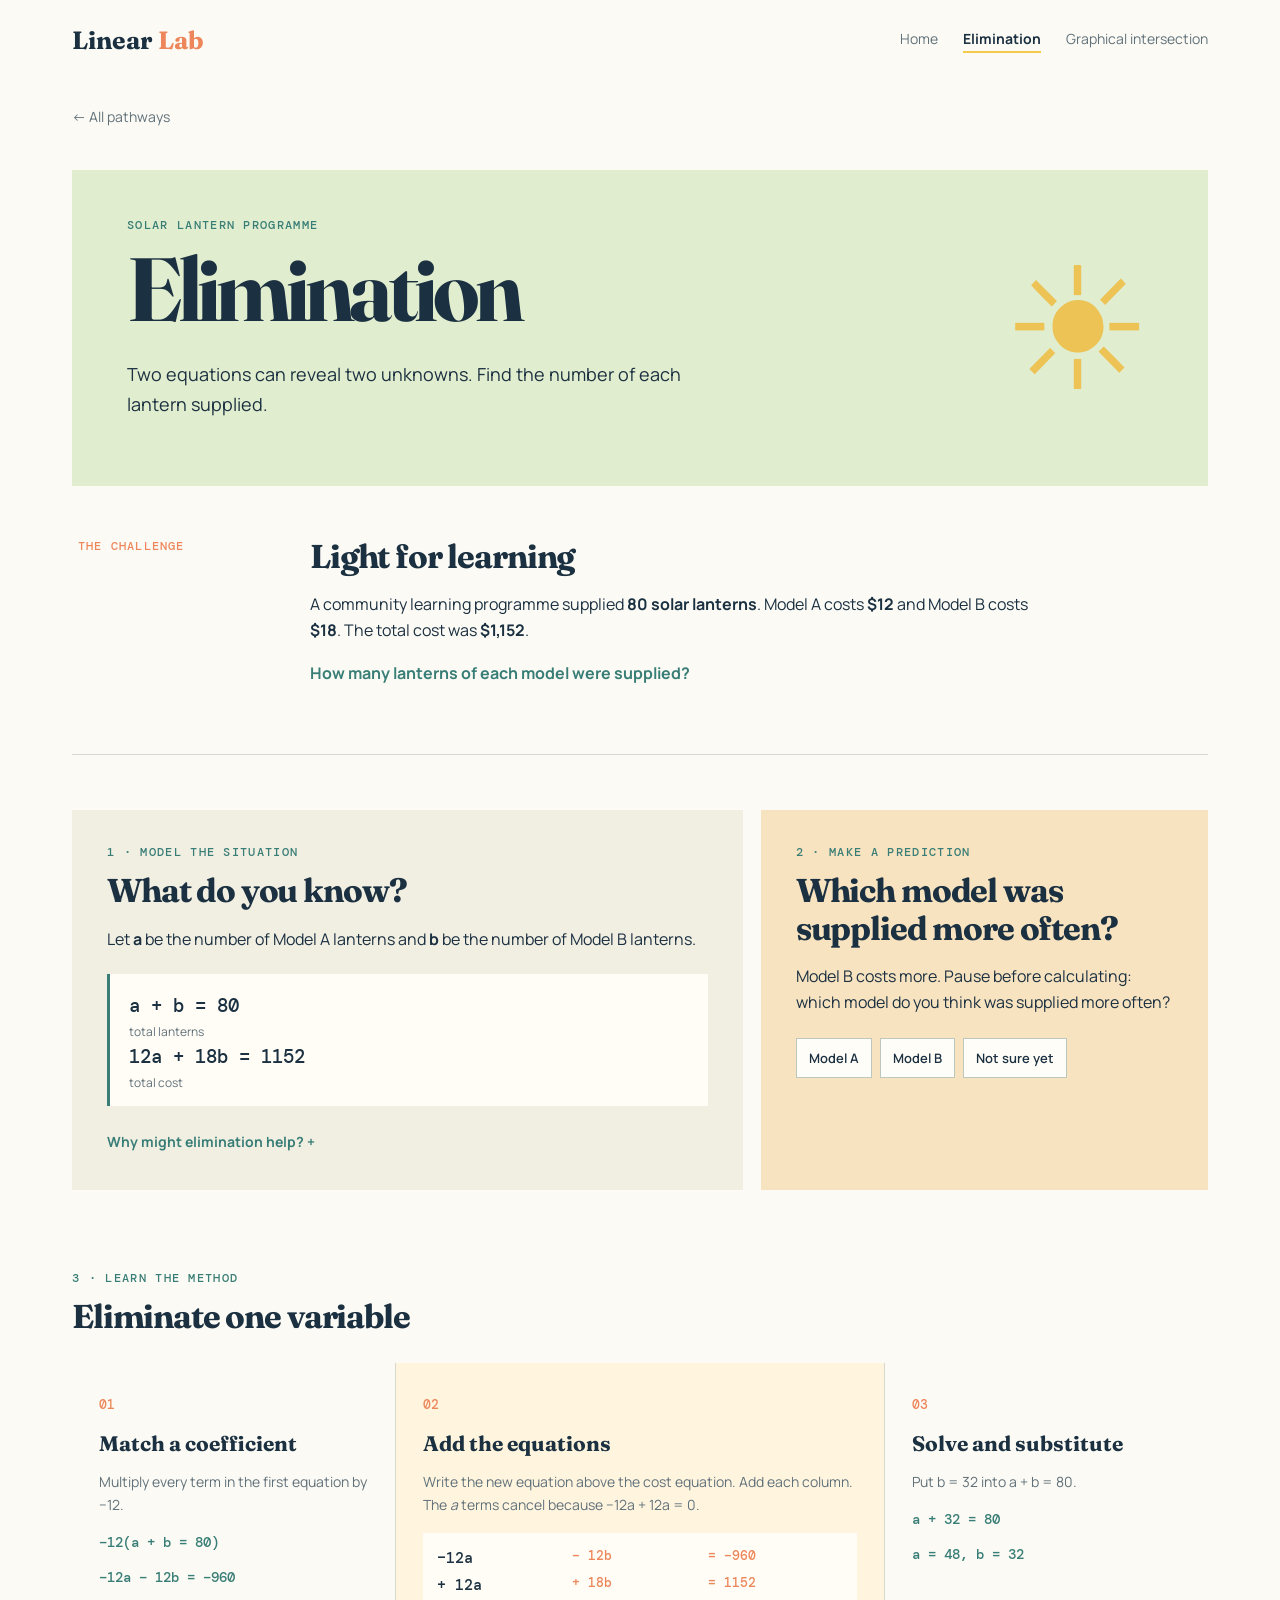
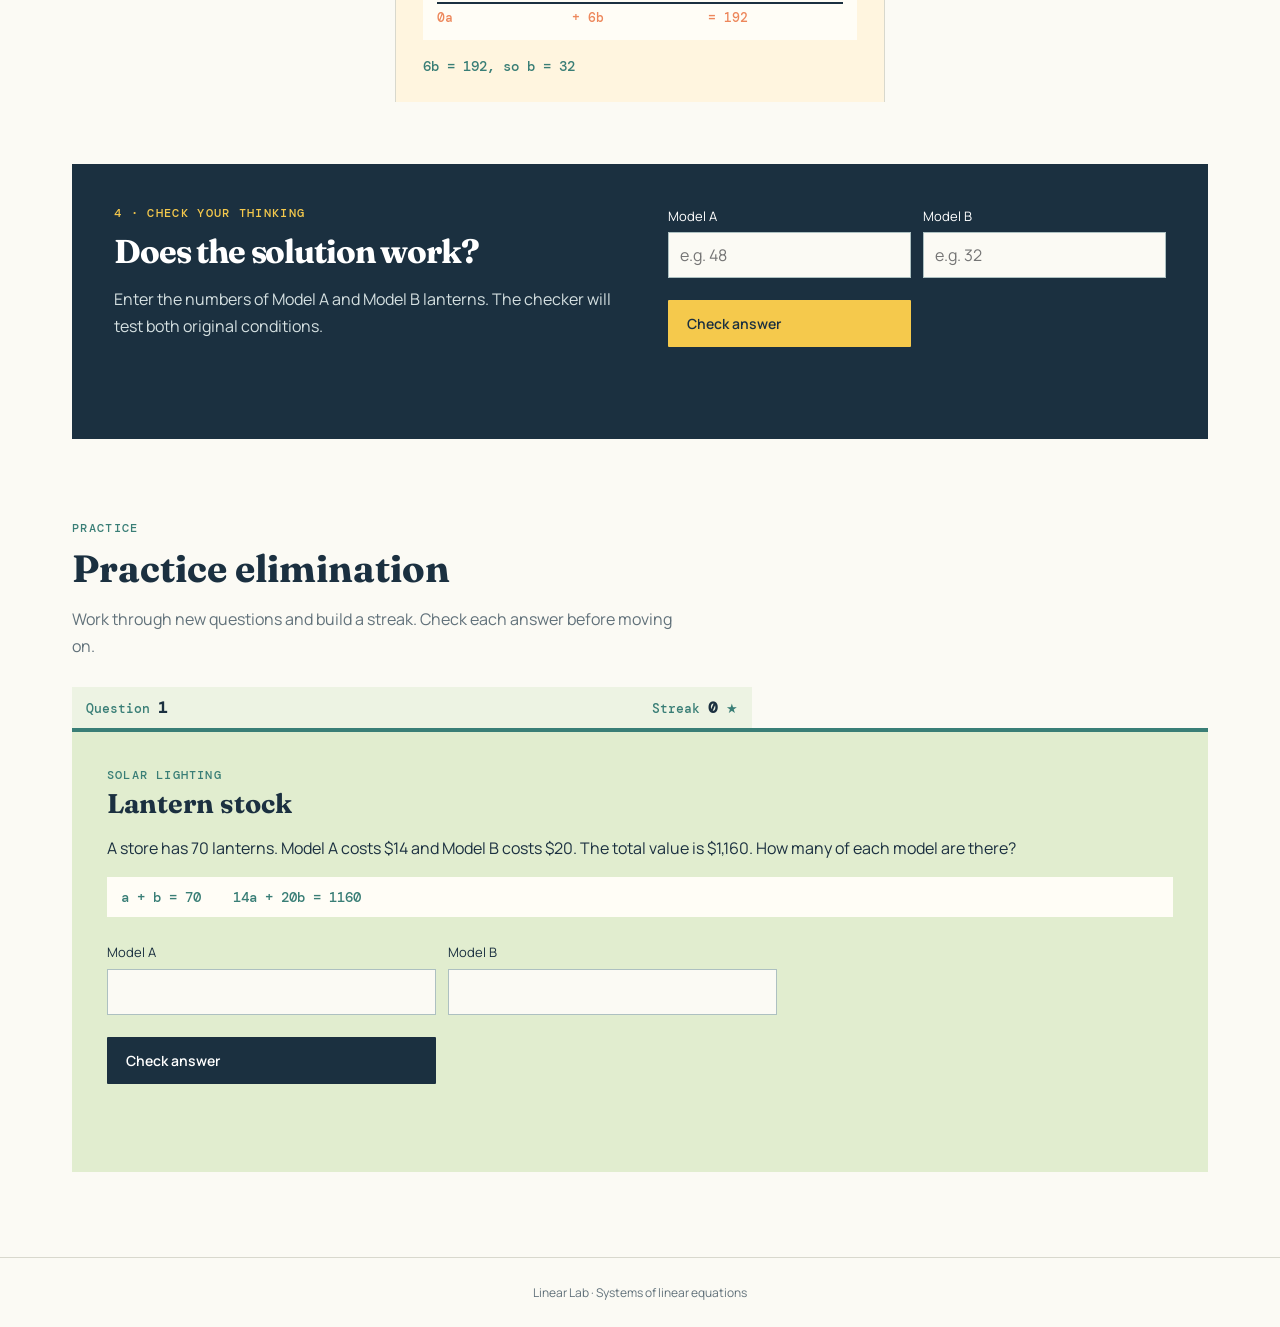
==== elimination.html @ 085cdb52 "Build simultaneous equations learning site" ====
<!doctype html>
<html lang="en"><head><meta charset="utf-8"><meta name="viewport" content="width=device-width, initial-scale=1"><title>Elimination | Linear Lab</title><link rel="stylesheet" href="styles.css"></head>
<body><header class="site-header"><a class="brand" href="index.html">Linear <span>Lab</span></a><nav aria-label="Primary navigation"><a href="index.html">Home</a><a class="active" href="elimination.html">Elimination</a><a href="graphical-intersection.html">Graphical intersection</a></nav></header>
<main class="lesson"><a class="back" href="index.html">← All pathways</a><section class="lesson-hero solar-hero"><div><p class="eyebrow">Solar lantern programme</p><h1>Elimination</h1><p>Two equations can reveal two unknowns. Find the number of each lantern supplied.</p></div><div class="sun-art" aria-hidden="true">☀</div></section>
<section class="challenge"><div class="step-label">The challenge</div><div><h2>Light for learning</h2><p>A community learning programme supplied <strong>80 solar lanterns</strong>. Model A costs <strong>$12</strong> and Model B costs <strong>$18</strong>. The total cost was <strong>$1,152</strong>.</p><p class="question">How many lanterns of each model were supplied?</p></div></section>
<section class="two-col"><article class="panel"><p class="eyebrow">1 · Model the situation</p><h2>What do you know?</h2><p>Let <strong>a</strong> be the number of Model A lanterns and <strong>b</strong> be the number of Model B lanterns.</p><div class="equations"><p>a + b = 80 <small>total lanterns</small></p><p>12a + 18b = 1152 <small>total cost</small></p></div><button class="text-button" data-reveal="prediction">Why might elimination help? +</button><p id="prediction" class="reveal">There are two equations and the same two variables. We can make one variable disappear, then solve for the other.</p></article>
<article class="panel warm"><p class="eyebrow">2 · Make a prediction</p><h2>Which model was supplied more often?</h2><p>Model B costs more. Pause before calculating: which model do you think was supplied more often?</p><div class="choice-row" data-choice="lantern"><button>Model A</button><button>Model B</button><button>Not sure yet</button></div><p class="feedback" id="lantern-feedback" aria-live="polite"></p></article></section>
<section class="worked"><p class="eyebrow">3 · Learn the method</p><h2>Eliminate one variable</h2><div class="worked-steps"><article><span>01</span><h3>Match a coefficient</h3><p>Multiply every term in the first equation by −12.</p><code>−12(a + b = 80)</code><code>−12a − 12b = −960</code></article><article class="addition-step"><span>02</span><h3>Add the equations</h3><p>Write the new equation above the cost equation. Add each column. The <em>a</em> terms cancel because −12a + 12a = 0.</p><div class="equation-stack"><div>−12a <span>− 12b</span> <span>= −960</span></div><div>+ 12a <span>+ 18b</span> <span>= 1152</span></div><div class="sum-line"><span>0a</span> <span>+ 6b</span> <span>= 192</span></div></div><code>6b = 192, so b = 32</code></article><article><span>03</span><h3>Solve and substitute</h3><p>Put b = 32 into a + b = 80.</p><code>a + 32 = 80</code><code>a = 48, b = 32</code></article></div></section>
<section class="practice"><div><p class="eyebrow">4 · Check your thinking</p><h2>Does the solution work?</h2><p>Enter the numbers of Model A and Model B lanterns. The checker will test both original conditions.</p></div><form id="elimination-form" class="answer-form"><label>Model A <input id="model-a" type="number" inputmode="numeric" placeholder="e.g. 48"></label><label>Model B <input id="model-b" type="number" inputmode="numeric" placeholder="e.g. 32"></label><button class="button" type="submit">Check answer</button><p class="feedback" id="elimination-feedback" aria-live="polite"></p></form></section>
<section class="exercise practice-zone" id="elimination-practice"><div class="exercise-heading"><p class="eyebrow">Practice</p><h2>Practice elimination</h2><p>Work through new questions and build a streak. Check each answer before moving on.</p></div><div class="practice-status"><span>Question <strong id="elimination-question-number">1</strong></span><span aria-label="Correct answer streak">Streak <strong id="elimination-streak">0</strong> ★</span></div><article class="exercise-card"><p class="exercise-number" id="elimination-practice-topic">Practice question</p><h3 id="elimination-practice-title"></h3><p id="elimination-practice-prompt"></p><p class="mini-equation" id="elimination-practice-equations"></p><form id="elimination-practice-form" class="answer-form light-form"><label id="elimination-label-a">First amount <input id="practice-model-a" type="number" inputmode="numeric" required></label><label id="elimination-label-b">Second amount <input id="practice-model-b" type="number" inputmode="numeric" required></label><button class="button" type="submit">Check answer</button><button class="next-button" id="elimination-next" type="button" hidden>Try another question →</button><p class="feedback" id="elimination-practice-feedback" aria-live="polite"></p></form></article></section></main><footer>Linear Lab · Systems of linear equations</footer><script src="app.js"></script></body></html>
---- styles.css ----
@import url('https://fonts.googleapis.com/css2?family=DM+Mono:wght@400;500&family=Fraunces:opsz,wght@9..144,600;9..144,700&family=Manrope:wght@400;500;600;700&display=swap');
:root{--ink:#1b3040;--muted:#61717a;--paper:#fbfaf4;--cream:#f2eddc;--yellow:#f5c94c;--orange:#ed875b;--blue:#417b9a;--teal:#397e76;--line:#d8d8cd;--mono:'DM Mono',monospace;--serif:Fraunces,Georgia,serif;--sans:Manrope,Arial,sans-serif}*{box-sizing:border-box}body{margin:0;background:var(--paper);color:var(--ink);font:16px/1.65 var(--sans)}.site-header{max-width:1200px;margin:auto;padding:25px 32px;display:flex;align-items:center;justify-content:space-between}.brand{color:var(--ink);font:700 25px var(--serif);text-decoration:none}.brand span{color:var(--orange)}nav{display:flex;gap:25px}nav a{color:var(--muted);font-size:14px;text-decoration:none}nav a.active,nav a:hover{color:var(--ink);font-weight:700;border-bottom:2px solid var(--yellow)}main{max-width:1200px;margin:auto;padding:0 32px}.hero{padding:105px 0 90px;max-width:840px}.eyebrow,.tag{margin:0 0 13px;color:var(--teal);font:500 12px/1.2 var(--mono);letter-spacing:.11em;text-transform:uppercase}.hero h1,.lesson-hero h1{font:700 clamp(3rem,7vw,6.4rem)/.99 var(--serif);letter-spacing:-.055em;margin:0 0 26px}.hero h1 em{color:var(--orange);font-style:italic}.lead{color:var(--muted);font-size:20px;max-width:670px}.button{display:inline-flex;align-items:center;gap:18px;margin-top:19px;padding:14px 19px;background:var(--ink);border:0;border-radius:1px;color:#fff;font:600 14px var(--sans);text-decoration:none;cursor:pointer}.button:hover{background:var(--teal)}.button span{font-size:20px}.method-intro{border-top:1px solid var(--line);padding:42px 0 28px;display:flex;justify-content:space-between;gap:40px}.method-intro h2,.challenge h2,.panel h2,.worked h2,.graph-section h2,.practice h2,.reflection h2{font:700 33px/1.13 var(--serif);letter-spacing:-.035em;margin:0}.method-intro>p{max-width:390px;color:var(--muted);margin:0}.pathways{display:grid;grid-template-columns:1fr 1fr;gap:18px}.pathway{min-height:465px;padding:36px;position:relative}.solar{background:#e1edcf}.transport{background:#d7e9e8}.pathway-number{position:absolute;right:30px;top:18px;color:#697c64;font:500 62px/1 var(--serif);opacity:.35}.transport .pathway-number{color:#46817f}.pathway h3{font:700 47px/1 var(--serif);letter-spacing:-.04em;margin:4px 0 15px}.pathway p:not(.tag){max-width:420px}.pathway ul{padding:12px 0 9px;list-style:none;color:#405a55;font-size:14px}.pathway li{padding:4px 0}.pathway li:before{content:'✓';margin-right:10px;color:var(--teal);font-weight:700}.pathway a{color:var(--ink);font-weight:700;text-decoration:none}.pathway a span{padding-left:10px}.learning-cycle{padding:100px 0}.learning-cycle>div{display:grid;grid-template-columns:repeat(8,auto);align-items:center;gap:13px}.learning-cycle span{display:grid;place-items:center;width:34px;height:34px;border-radius:50%;background:var(--yellow);font:500 13px var(--mono)}.learning-cycle p{margin:0;font-size:13px;color:var(--muted)}.learning-cycle strong{color:var(--ink)}footer{border-top:1px solid var(--line);padding:25px 32px;color:var(--muted);font-size:12px;text-align:center}.lesson{padding-bottom:85px}.back{display:inline-block;margin:25px 0 42px;color:var(--muted);font-size:14px;text-decoration:none}.lesson-hero{min-height:300px;padding:48px 55px;display:flex;align-items:center;justify-content:space-between;overflow:hidden}.lesson-hero h1{font-size:clamp(3.4rem,7vw,5.9rem)}.lesson-hero p:not(.eyebrow){max-width:560px;font-size:18px}.solar-hero{background:#e1edcf}.transport-hero{background:#d7e9e8}.sun-art,.transport-art{font:170px/1 var(--serif);color:#efb936;opacity:.8}.transport-art{color:#468d89;transform:rotate(-11deg)}.challenge{display:grid;grid-template-columns:190px 1fr;gap:42px;padding:52px 6px;border-bottom:1px solid var(--line)}.step-label{font:500 12px var(--mono);text-transform:uppercase;letter-spacing:.1em;color:var(--orange)}.challenge p{max-width:725px}.question{font-weight:700;color:var(--teal)}.two-col{display:grid;grid-template-columns:1.2fr .8fr;gap:18px;padding:55px 0}.panel{padding:35px;background:#f1eee2}.panel.warm{background:#f7e3c0}.equations{margin:22px 0;padding:15px 19px;border-left:3px solid var(--teal);background:#fffdf6;font:500 19px/1.8 var(--mono)}.equations p{margin:0}.equations small{display:block;font:12px var(--sans);color:var(--muted)}.text-button{border:0;background:none;padding:0;color:var(--teal);font:700 14px var(--sans);cursor:pointer}.reveal{display:none;margin:16px 0 0;padding:12px;background:#e4f1e7;font-size:14px}.reveal.show{display:block}.choice-row{display:flex;flex-wrap:wrap;gap:8px;margin-top:22px}.choice-row button,.toggle-row label{border:1px solid #bdc8bd;background:#fffdf7;color:var(--ink);padding:10px 12px;font:600 13px var(--sans);cursor:pointer}.choice-row button.selected{background:var(--teal);border-color:var(--teal);color:#fff}.feedback{min-height:25px;margin:13px 0 0;font-size:14px;font-weight:600}.success{color:#247065}.retry{color:#a34a31}.worked{padding:26px 0 62px}.worked-steps{display:grid;grid-template-columns:repeat(3,1fr);gap:1px;margin-top:27px;background:var(--line)}.worked-steps article{padding:27px;background:var(--paper)}.worked-steps span{font:500 13px var(--mono);color:var(--orange)}.worked-steps h3{font:700 21px var(--serif);margin:14px 0 6px}.worked-steps p{font-size:14px;color:var(--muted)}code{display:block;margin-top:17px;color:var(--teal);font:500 14px var(--mono)}.practice{display:grid;grid-template-columns:1fr 1fr;gap:55px;padding:42px;background:var(--ink);color:#fff}.practice .eyebrow{color:var(--yellow)}.practice p{color:#d5e0e1}.answer-form{display:grid;grid-template-columns:1fr 1fr;gap:12px;align-content:start}.answer-form label{font-size:13px}.answer-form input,textarea{display:block;width:100%;margin-top:5px;padding:11px;border:1px solid #adc0c1;background:#fbfaf4;color:var(--ink);font:16px var(--sans)}.answer-form .button{margin:10px 0 0;background:var(--yellow);color:var(--ink)}.answer-form .feedback{grid-column:1/-1;color:#fff}.reflection{padding:72px 15%;text-align:center}.reflection h2{margin-bottom:15px}.reflection textarea{min-height:100px;margin:28px auto 0;max-width:700px;resize:vertical}.graph-section{padding:38px 0 62px}.toggle-row{display:flex;gap:9px;flex-wrap:wrap;margin:23px 0}.toggle-row label{font-size:13px;cursor:pointer}.toggle-row input{accent-color:var(--teal)}.graph-wrap{padding:16px;background:#eef1e8;border:1px solid var(--line)}#cost-graph{display:block;width:100%;height:auto;background:#fffdf8}.axis{stroke:#1b3040;stroke-width:2}.grid{stroke:#d8d8cd;stroke-width:1}.axis-text{fill:#61717a;font:12px 'DM Mono',monospace}.line-bike{stroke:#e47750;stroke-width:4;fill:none}.line-bus{stroke:#397e76;stroke-width:4;fill:none}.point{fill:#f5c94c;stroke:#1b3040;stroke-width:2}.point-label{fill:#1b3040;font:600 14px Manrope,Arial,sans-serif}@media(max-width:720px){.site-header,main{padding-left:20px;padding-right:20px}.site-header{align-items:flex-start;gap:13px;flex-direction:column}nav{gap:14px;flex-wrap:wrap}.hero{padding:65px 0}.method-intro,.challenge,.practice{grid-template-columns:1fr;display:grid;gap:20px}.pathways,.two-col,.worked-steps{grid-template-columns:1fr}.learning-cycle>div{grid-template-columns:34px 1fr}.lesson-hero{padding:36px 26px;min-height:0}.sun-art,.transport-art{display:none}.challenge{padding:40px 0}.reflection{padding-left:0;padding-right:0}.answer-form{grid-template-columns:1fr}}
/* Teaching and exercise enhancements */
.worked-steps{grid-template-columns:.86fr 1.3fr .86fr}.worked-steps .addition-step{background:#fff5df}.equation-stack{display:grid;gap:4px;margin:17px 0;padding:14px;background:#fffdf6;color:var(--ink);font:500 15px/1.55 var(--mono)}.equation-stack div{display:grid;grid-template-columns:1fr 1fr 1fr}.equation-stack .sum-line{border-top:2px solid var(--ink);padding-top:5px;color:var(--teal)}.toggle-row label{display:flex;align-items:center;gap:8px}.toggle-row i{display:inline-block;width:18px;border-top:4px solid}.bike-label i{border-color:#e47750}.bus-label i{border-color:#397e76}.point-label-toggle i{border-color:var(--yellow)}.axis-title{fill:#1b3040;font:600 13px Manrope,Arial,sans-serif}.exercise{padding:72px 0 0}.exercise-heading{max-width:610px}.exercise-heading h2{font:700 38px/1.1 var(--serif);margin:0 0 12px}.exercise-heading>p:not(.eyebrow){color:var(--muted)}.exercise-card{margin-top:25px;padding:35px;background:#e1edcf}.exercise-card h3{font:700 27px/1.1 var(--serif);margin:6px 0 10px}.exercise-number{margin:0;color:var(--teal);font:500 12px var(--mono);text-transform:uppercase;letter-spacing:.1em}.mini-equation{padding:11px 14px;background:#fffdf6;color:var(--teal);font:500 14px var(--mono)}.light-form{margin-top:25px;max-width:670px}.light-form .button{background:var(--ink);color:#fff}.light-form .feedback{color:var(--ink)}@media(max-width:720px){.worked-steps{grid-template-columns:1fr}.equation-stack{font-size:13px}}

.practice-zone{margin-top:10px}.practice-status{display:flex;justify-content:space-between;max-width:680px;margin-top:28px;padding:10px 14px;background:#edf3e3;color:var(--teal);font:500 13px var(--mono)}.practice-status strong{color:var(--ink);font-size:16px}.practice-zone .exercise-card{margin-top:0;border-top:4px solid var(--teal)}.practice-zone .feedback{min-height:28px}.next-button{margin:10px 0 0;padding:13px 18px;border:1px solid var(--ink);background:transparent;color:var(--ink);font:700 14px var(--sans);cursor:pointer}.next-button:hover{background:#fffdf6}@media(max-width:720px){.practice-status{gap:14px}.practice-zone .exercise-card{padding:25px 20px}}
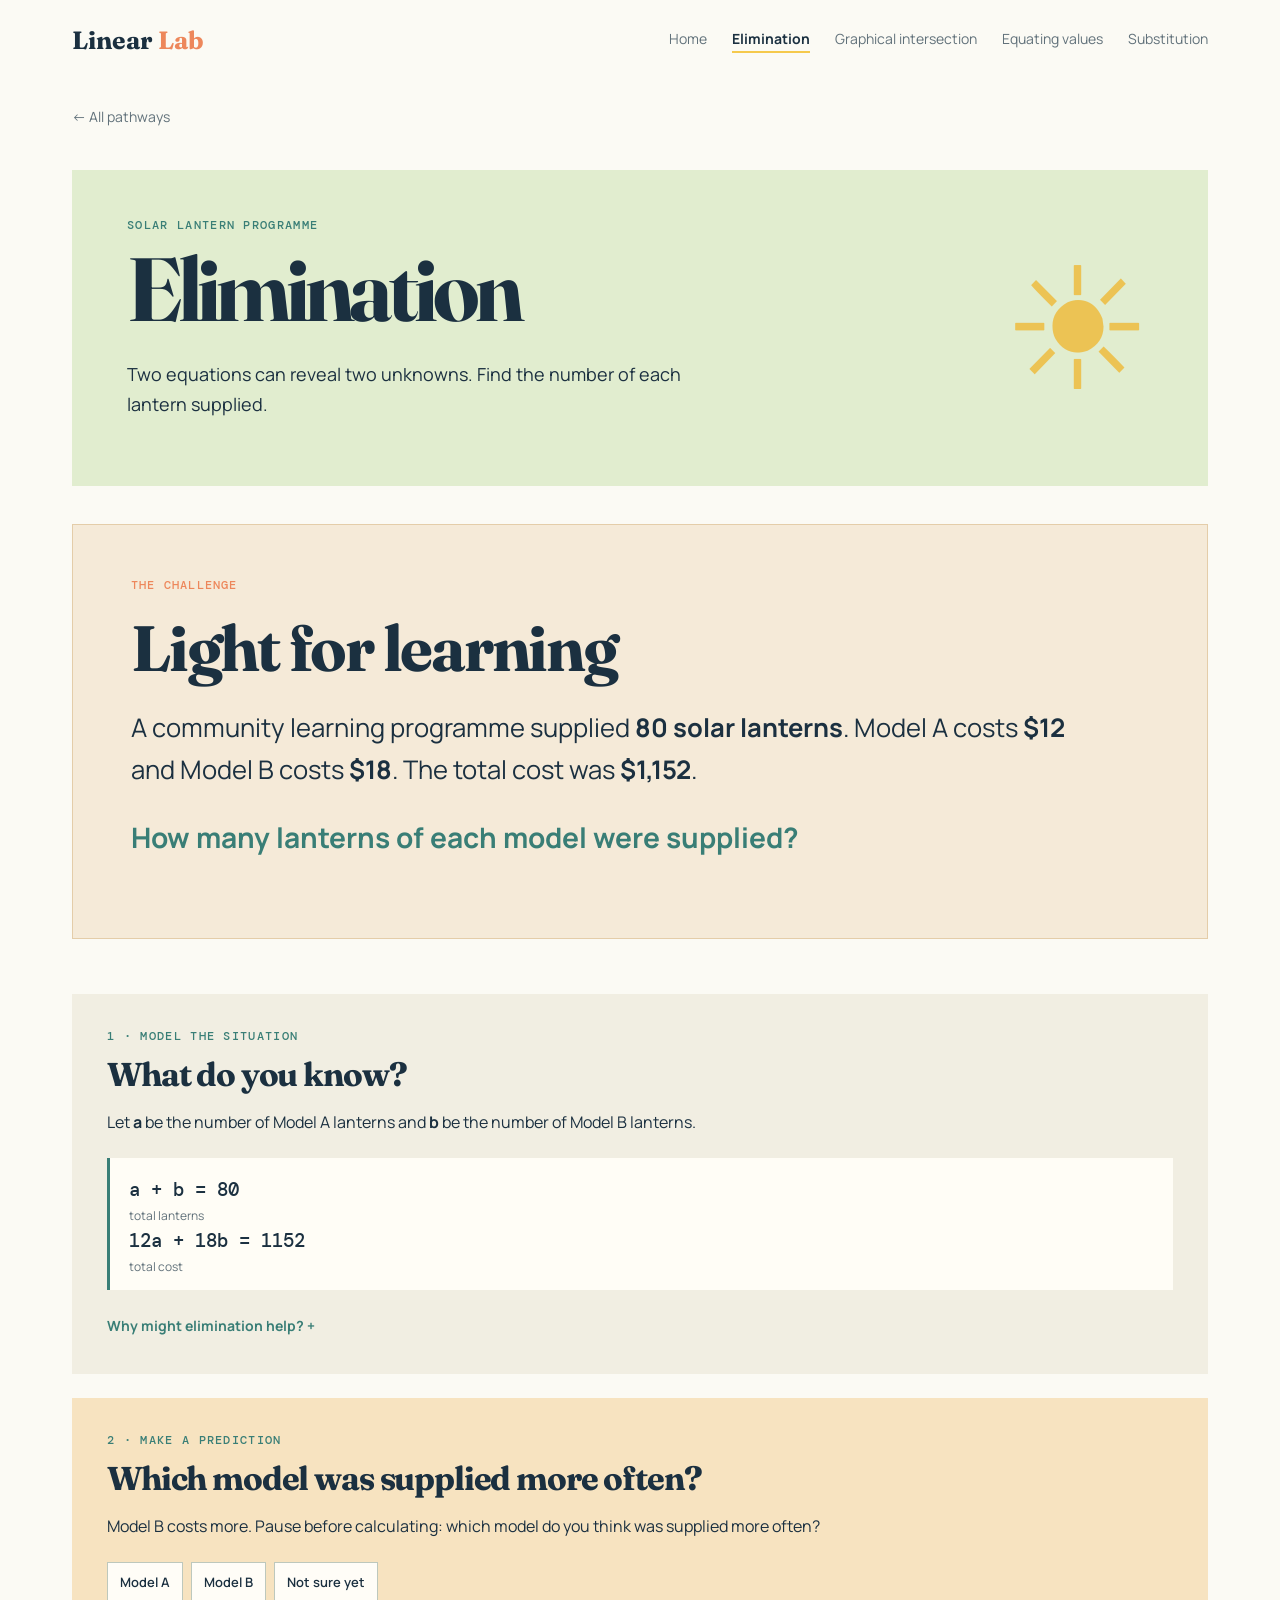
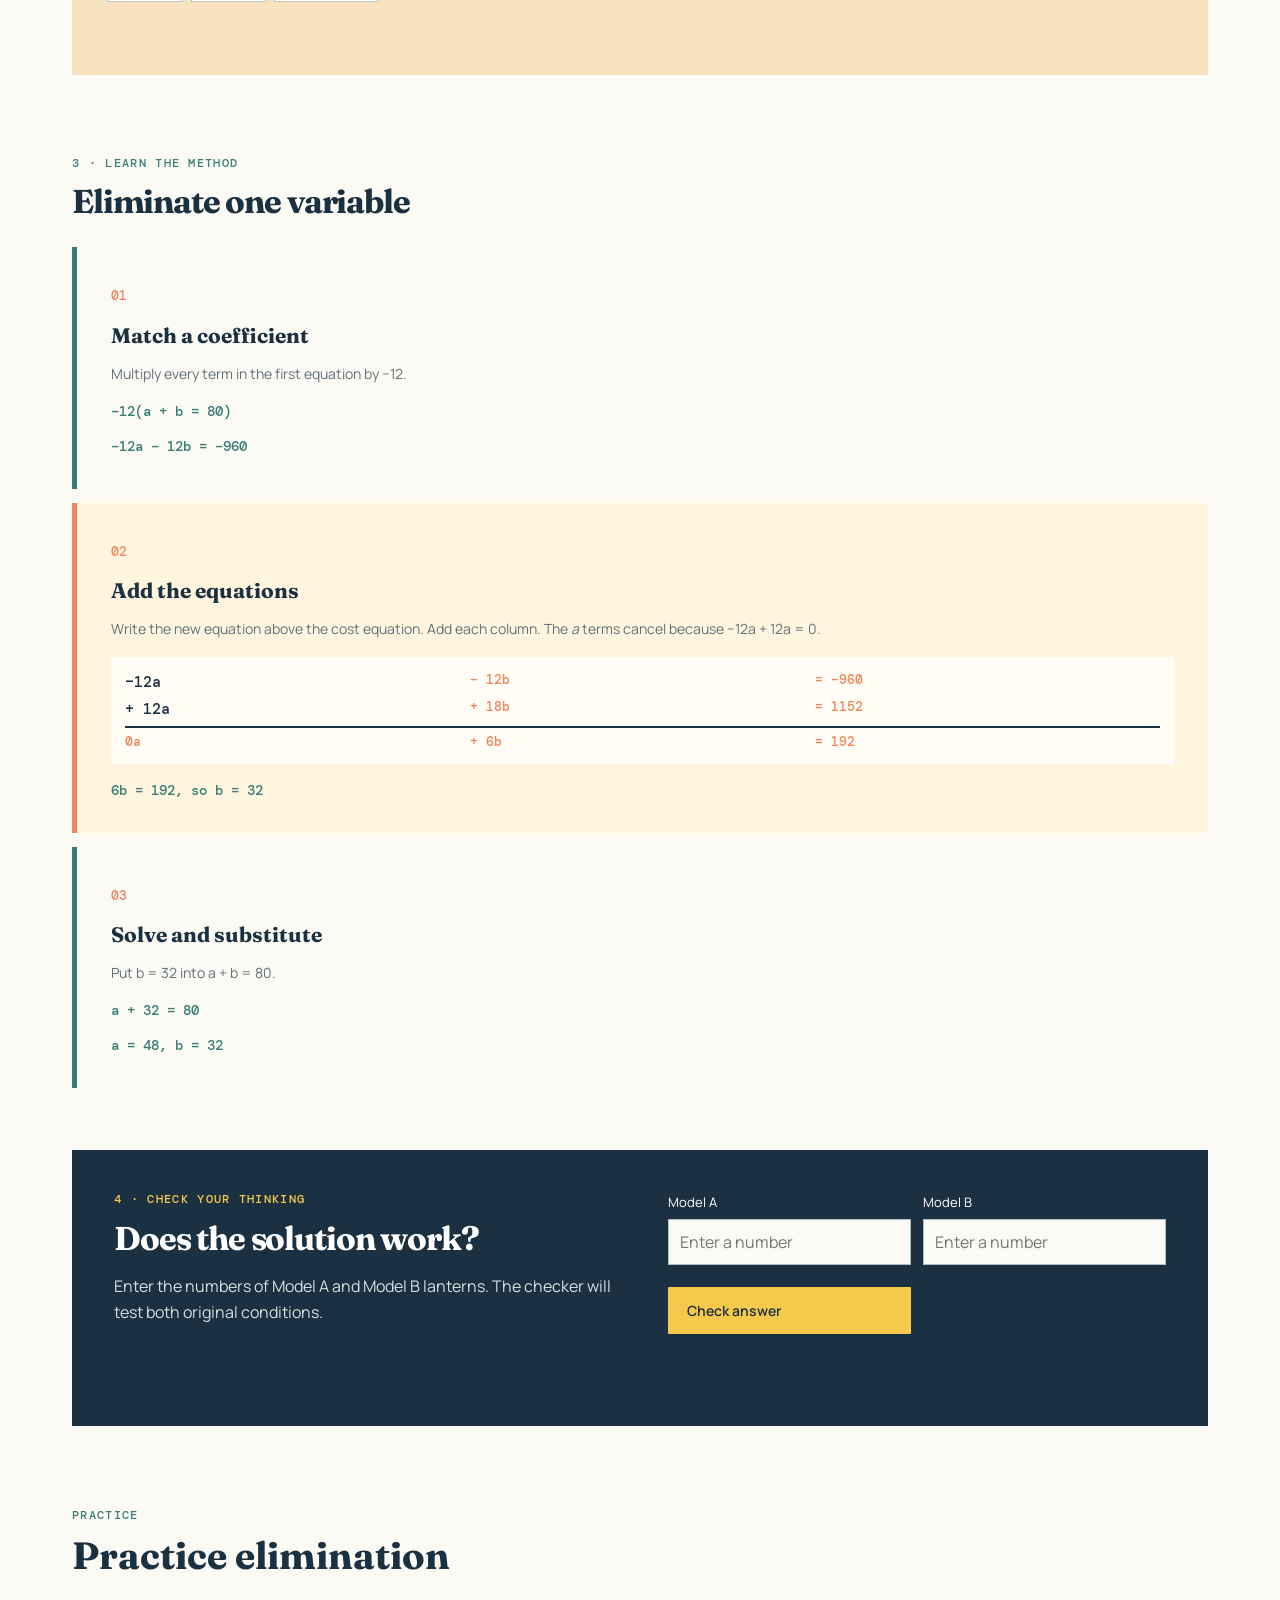
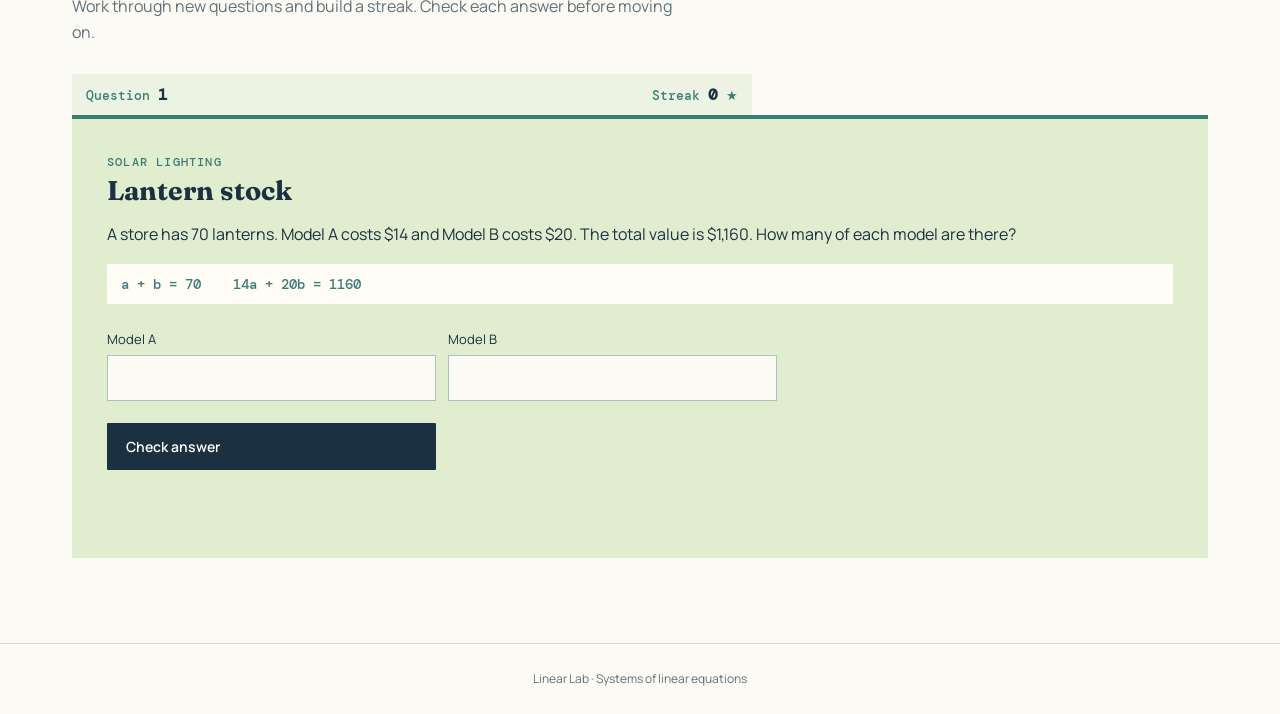
==== commit 9f4d318b: "Add equating and substitution lessons" ====
--- a/elimination.html
+++ b/elimination.html
@@ -1,10 +1,10 @@
 <!doctype html>
 <html lang="en"><head><meta charset="utf-8"><meta name="viewport" content="width=device-width, initial-scale=1"><title>Elimination | Linear Lab</title><link rel="stylesheet" href="styles.css"></head>
-<body><header class="site-header"><a class="brand" href="index.html">Linear <span>Lab</span></a><nav aria-label="Primary navigation"><a href="index.html">Home</a><a class="active" href="elimination.html">Elimination</a><a href="graphical-intersection.html">Graphical intersection</a></nav></header>
+<body><header class="site-header"><a class="brand" href="index.html">Linear <span>Lab</span></a><nav aria-label="Primary navigation"><a href="index.html">Home</a><a class="active" href="elimination.html">Elimination</a><a href="graphical-intersection.html">Graphical intersection</a><a href="equating-values.html">Equating values</a><a href="substitution.html">Substitution</a></nav></header>
 <main class="lesson"><a class="back" href="index.html">← All pathways</a><section class="lesson-hero solar-hero"><div><p class="eyebrow">Solar lantern programme</p><h1>Elimination</h1><p>Two equations can reveal two unknowns. Find the number of each lantern supplied.</p></div><div class="sun-art" aria-hidden="true">☀</div></section>
 <section class="challenge"><div class="step-label">The challenge</div><div><h2>Light for learning</h2><p>A community learning programme supplied <strong>80 solar lanterns</strong>. Model A costs <strong>$12</strong> and Model B costs <strong>$18</strong>. The total cost was <strong>$1,152</strong>.</p><p class="question">How many lanterns of each model were supplied?</p></div></section>
 <section class="two-col"><article class="panel"><p class="eyebrow">1 · Model the situation</p><h2>What do you know?</h2><p>Let <strong>a</strong> be the number of Model A lanterns and <strong>b</strong> be the number of Model B lanterns.</p><div class="equations"><p>a + b = 80 <small>total lanterns</small></p><p>12a + 18b = 1152 <small>total cost</small></p></div><button class="text-button" data-reveal="prediction">Why might elimination help? +</button><p id="prediction" class="reveal">There are two equations and the same two variables. We can make one variable disappear, then solve for the other.</p></article>
 <article class="panel warm"><p class="eyebrow">2 · Make a prediction</p><h2>Which model was supplied more often?</h2><p>Model B costs more. Pause before calculating: which model do you think was supplied more often?</p><div class="choice-row" data-choice="lantern"><button>Model A</button><button>Model B</button><button>Not sure yet</button></div><p class="feedback" id="lantern-feedback" aria-live="polite"></p></article></section>
 <section class="worked"><p class="eyebrow">3 · Learn the method</p><h2>Eliminate one variable</h2><div class="worked-steps"><article><span>01</span><h3>Match a coefficient</h3><p>Multiply every term in the first equation by −12.</p><code>−12(a + b = 80)</code><code>−12a − 12b = −960</code></article><article class="addition-step"><span>02</span><h3>Add the equations</h3><p>Write the new equation above the cost equation. Add each column. The <em>a</em> terms cancel because −12a + 12a = 0.</p><div class="equation-stack"><div>−12a <span>− 12b</span> <span>= −960</span></div><div>+ 12a <span>+ 18b</span> <span>= 1152</span></div><div class="sum-line"><span>0a</span> <span>+ 6b</span> <span>= 192</span></div></div><code>6b = 192, so b = 32</code></article><article><span>03</span><h3>Solve and substitute</h3><p>Put b = 32 into a + b = 80.</p><code>a + 32 = 80</code><code>a = 48, b = 32</code></article></div></section>
-<section class="practice"><div><p class="eyebrow">4 · Check your thinking</p><h2>Does the solution work?</h2><p>Enter the numbers of Model A and Model B lanterns. The checker will test both original conditions.</p></div><form id="elimination-form" class="answer-form"><label>Model A <input id="model-a" type="number" inputmode="numeric" placeholder="e.g. 48"></label><label>Model B <input id="model-b" type="number" inputmode="numeric" placeholder="e.g. 32"></label><button class="button" type="submit">Check answer</button><p class="feedback" id="elimination-feedback" aria-live="polite"></p></form></section>
+<section class="practice"><div><p class="eyebrow">4 · Check your thinking</p><h2>Does the solution work?</h2><p>Enter the numbers of Model A and Model B lanterns. The checker will test both original conditions.</p></div><form id="elimination-form" class="answer-form"><label>Model A <input id="model-a" type="number" inputmode="numeric" placeholder="Enter a number"></label><label>Model B <input id="model-b" type="number" inputmode="numeric" placeholder="Enter a number"></label><button class="button" type="submit">Check answer</button><p class="feedback" id="elimination-feedback" aria-live="polite"></p></form></section>
 <section class="exercise practice-zone" id="elimination-practice"><div class="exercise-heading"><p class="eyebrow">Practice</p><h2>Practice elimination</h2><p>Work through new questions and build a streak. Check each answer before moving on.</p></div><div class="practice-status"><span>Question <strong id="elimination-question-number">1</strong></span><span aria-label="Correct answer streak">Streak <strong id="elimination-streak">0</strong> ★</span></div><article class="exercise-card"><p class="exercise-number" id="elimination-practice-topic">Practice question</p><h3 id="elimination-practice-title"></h3><p id="elimination-practice-prompt"></p><p class="mini-equation" id="elimination-practice-equations"></p><form id="elimination-practice-form" class="answer-form light-form"><label id="elimination-label-a">First amount <input id="practice-model-a" type="number" inputmode="numeric" required></label><label id="elimination-label-b">Second amount <input id="practice-model-b" type="number" inputmode="numeric" required></label><button class="button" type="submit">Check answer</button><button class="next-button" id="elimination-next" type="button" hidden>Try another question →</button><p class="feedback" id="elimination-practice-feedback" aria-live="polite"></p></form></article></section></main><footer>Linear Lab · Systems of linear equations</footer><script src="app.js"></script></body></html>
--- a/styles.css
+++ b/styles.css
@@ -4,3 +4,11 @@
 .worked-steps{grid-template-columns:.86fr 1.3fr .86fr}.worked-steps .addition-step{background:#fff5df}.equation-stack{display:grid;gap:4px;margin:17px 0;padding:14px;background:#fffdf6;color:var(--ink);font:500 15px/1.55 var(--mono)}.equation-stack div{display:grid;grid-template-columns:1fr 1fr 1fr}.equation-stack .sum-line{border-top:2px solid var(--ink);padding-top:5px;color:var(--teal)}.toggle-row label{display:flex;align-items:center;gap:8px}.toggle-row i{display:inline-block;width:18px;border-top:4px solid}.bike-label i{border-color:#e47750}.bus-label i{border-color:#397e76}.point-label-toggle i{border-color:var(--yellow)}.axis-title{fill:#1b3040;font:600 13px Manrope,Arial,sans-serif}.exercise{padding:72px 0 0}.exercise-heading{max-width:610px}.exercise-heading h2{font:700 38px/1.1 var(--serif);margin:0 0 12px}.exercise-heading>p:not(.eyebrow){color:var(--muted)}.exercise-card{margin-top:25px;padding:35px;background:#e1edcf}.exercise-card h3{font:700 27px/1.1 var(--serif);margin:6px 0 10px}.exercise-number{margin:0;color:var(--teal);font:500 12px var(--mono);text-transform:uppercase;letter-spacing:.1em}.mini-equation{padding:11px 14px;background:#fffdf6;color:var(--teal);font:500 14px var(--mono)}.light-form{margin-top:25px;max-width:670px}.light-form .button{background:var(--ink);color:#fff}.light-form .feedback{color:var(--ink)}@media(max-width:720px){.worked-steps{grid-template-columns:1fr}.equation-stack{font-size:13px}}
 
 .practice-zone{margin-top:10px}.practice-status{display:flex;justify-content:space-between;max-width:680px;margin-top:28px;padding:10px 14px;background:#edf3e3;color:var(--teal);font:500 13px var(--mono)}.practice-status strong{color:var(--ink);font-size:16px}.practice-zone .exercise-card{margin-top:0;border-top:4px solid var(--teal)}.practice-zone .feedback{min-height:28px}.next-button{margin:10px 0 0;padding:13px 18px;border:1px solid var(--ink);background:transparent;color:var(--ink);font:700 14px var(--sans);cursor:pointer}.next-button:hover{background:#fffdf6}@media(max-width:720px){.practice-status{gap:14px}.practice-zone .exercise-card{padding:25px 20px}}
+
+.equating{background:#f7e3c0}.substitution{background:#e5def2}.equating .pathway-number{color:#bd7d45}.substitution .pathway-number{color:#75639b}.equating-hero{background:#f7e3c0}.substitution-hero{background:#e5def2}.method-art{font:170px/1 var(--serif);color:#c97842;opacity:.8}.substitution-hero .method-art{color:#765f9e}@media(max-width:720px){.method-art{display:none}}
+
+/* Classroom presentation: reveal each part by scrolling downward. */
+.lesson .two-col,.lesson .worked-steps{grid-template-columns:1fr}.lesson .two-col{gap:24px}.lesson .worked-steps{gap:14px;background:transparent}.lesson .worked-steps article{border-left:5px solid var(--teal);padding:34px}.lesson .worked-steps .addition-step{border-left-color:var(--orange)}.lesson .worked-steps article+article{margin-top:0}
+
+/* Larger challenge prompt for classroom projection. */
+.lesson .challenge{display:block;margin-top:38px;padding:52px 58px;min-height:330px;background:#f5ead8;border:1px solid #e4cda9}.lesson .challenge .step-label{margin-bottom:22px}.lesson .challenge h2{font-size:clamp(2.7rem,5vw,4.5rem);line-height:1.04}.lesson .challenge p{max-width:940px;font-size:clamp(1.2rem,2vw,1.6rem);line-height:1.65}.lesson .challenge .question{margin-top:27px;font-size:clamp(1.3rem,2.2vw,1.8rem);line-height:1.4}@media(max-width:720px){.lesson .challenge{padding:34px 28px;min-height:0}.lesson .challenge h2{font-size:2.55rem}.lesson .challenge p{font-size:1.12rem}.lesson .challenge .question{font-size:1.22rem}}
